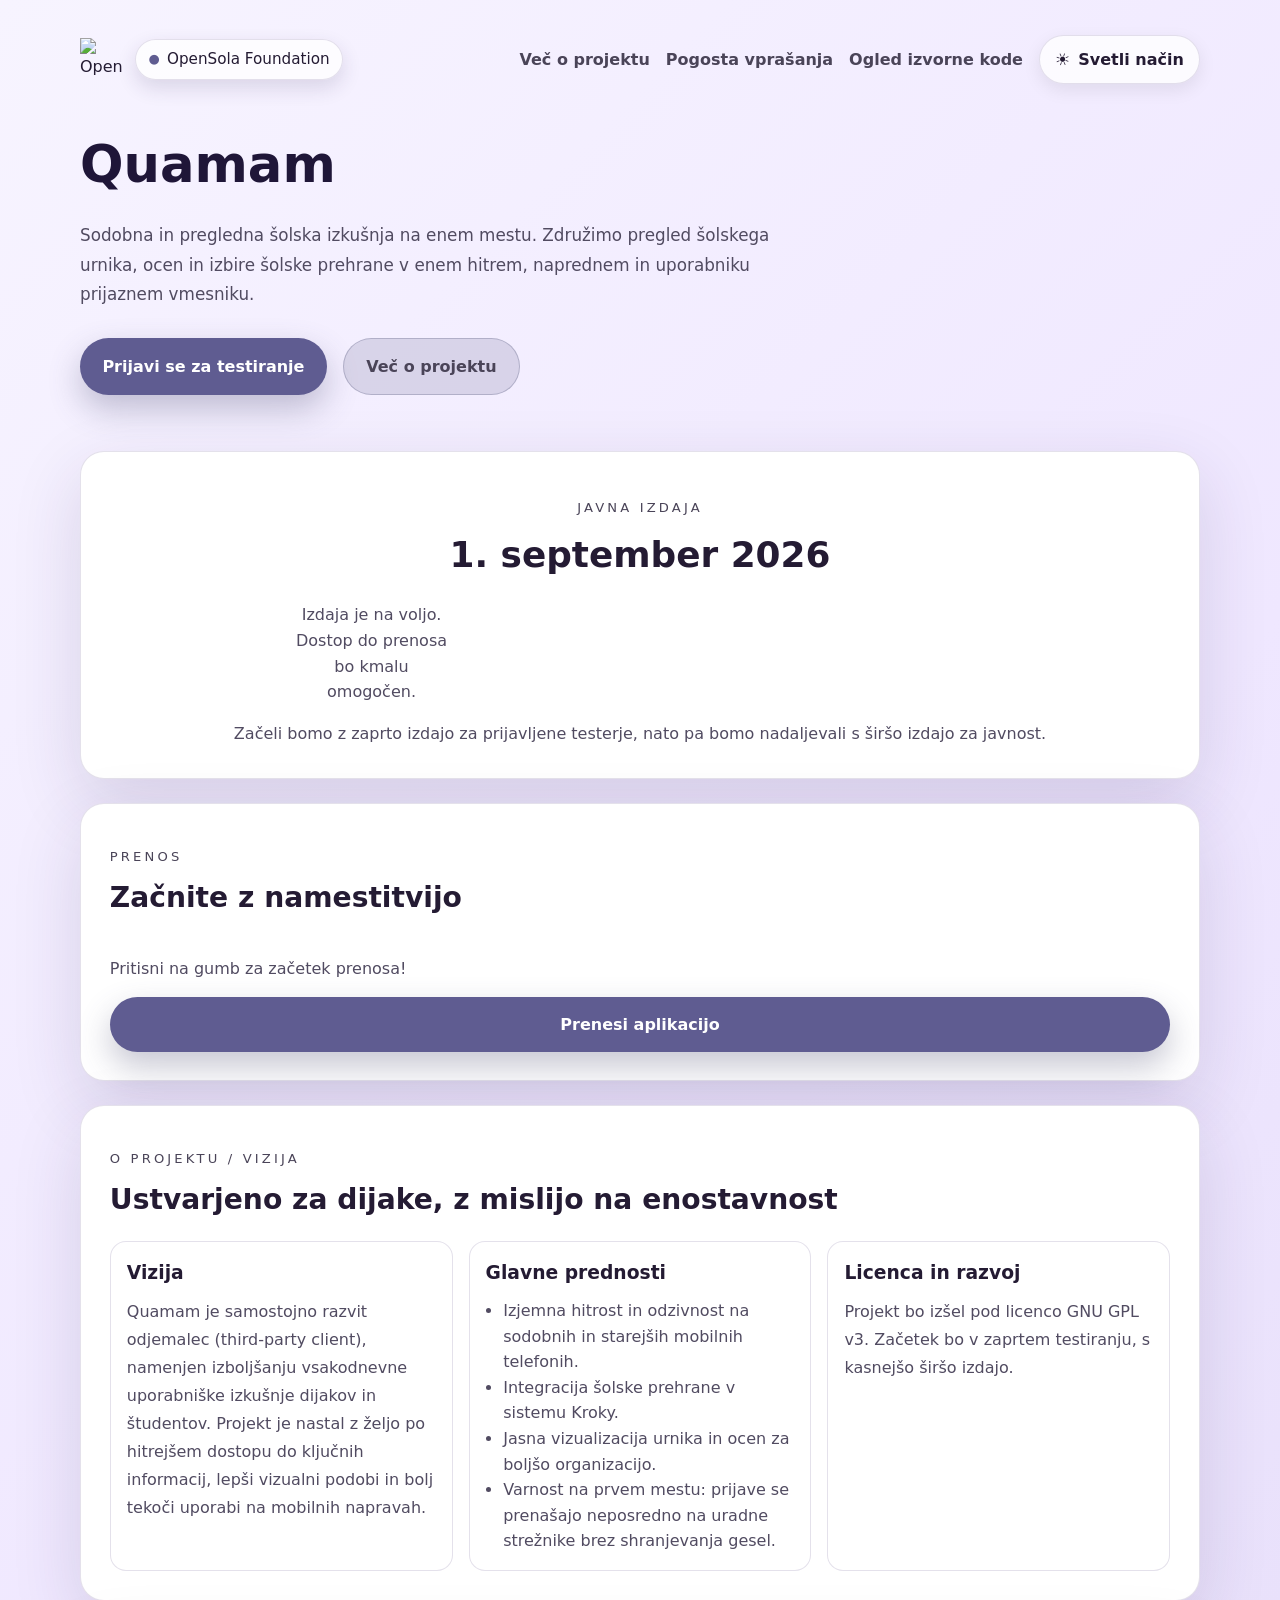
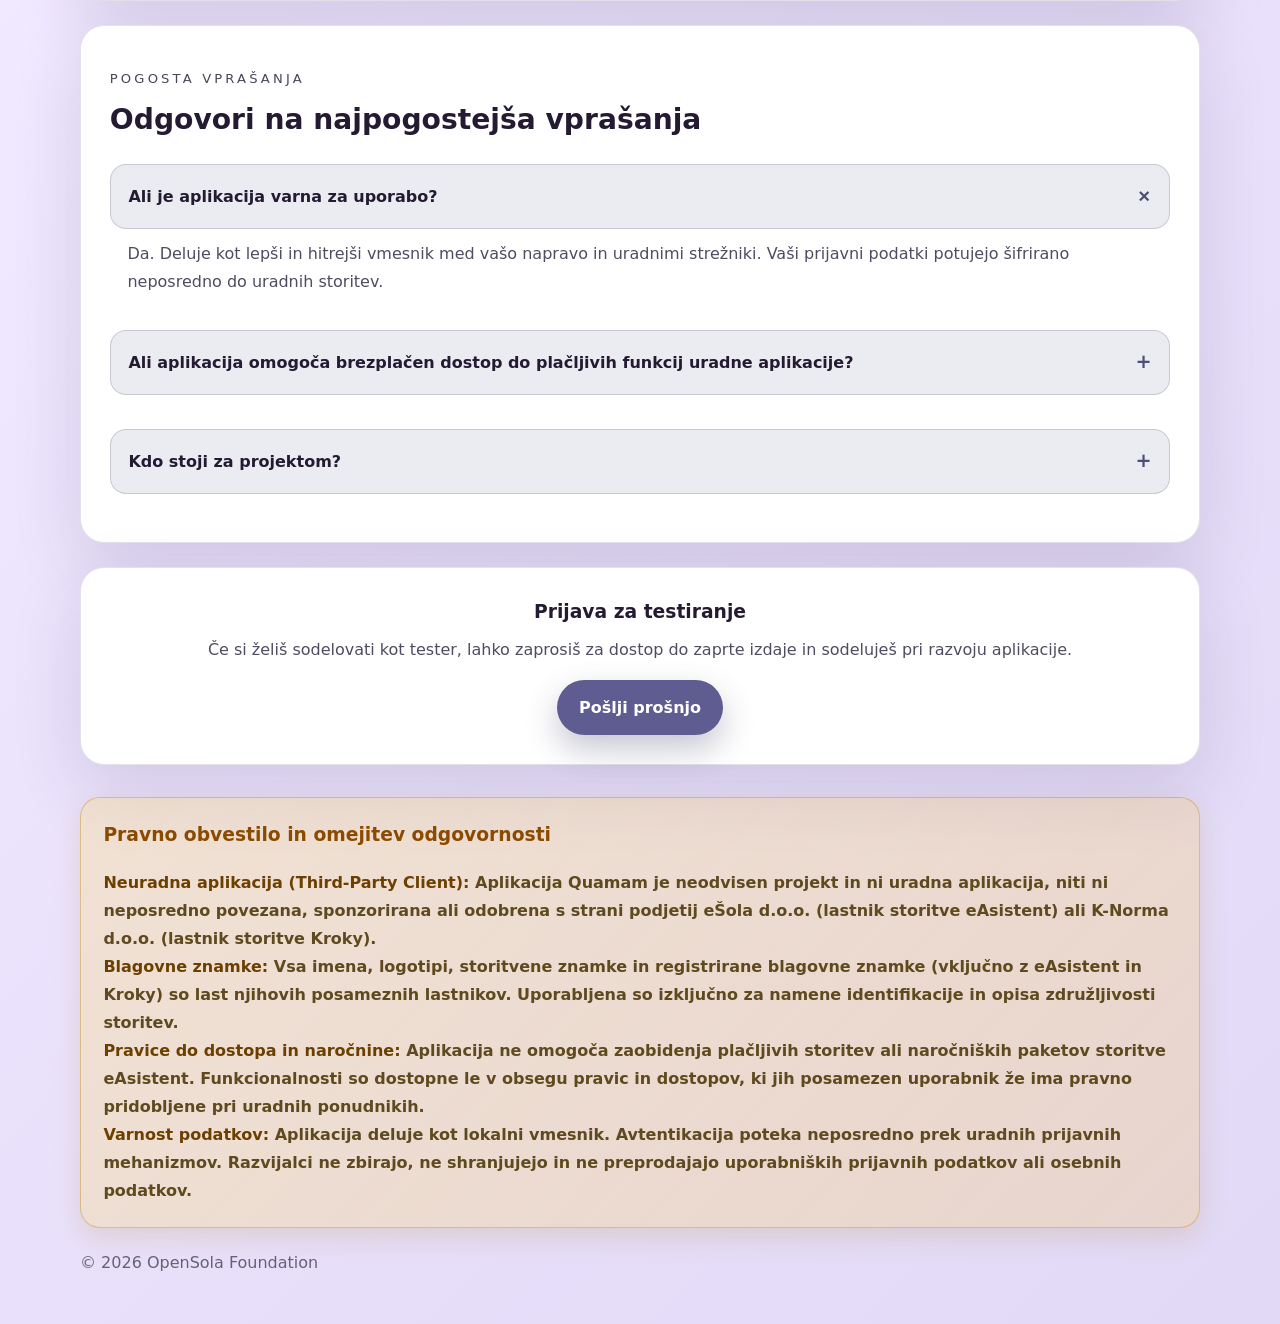
==== index.html @ 066c8131 "Add files via upload" ====
<!DOCTYPE html>
<html lang="sl">
<head>
  <meta charset="UTF-8">
  <meta name="viewport" content="width=device-width, initial-scale=1.0">
  <meta name="description" content="Sodobna in pregledna šolska izkušnja na enem mestu.">
  <title>OpenSola Foundation | Download Hub</title>
  <link rel="stylesheet" href="styles.css">
</head>
<body>
  <header class="site-header">
    <div class="container">
      <div class="brand-row">
        <div class="brand">
          <img src="assets/brand.svg" alt="OpenSola Foundation logotip" class="brand-mark">
          <span class="badge">OpenSola Foundation</span>
        </div>
        <nav class="top-nav" aria-label="Glavna navigacija">
          <div class="nav-links">
            <a class="text-link" href="#about">Več o projektu</a>
            <a class="text-link" href="#faq">Pogosta vprašanja</a>
            <a class="text-link" href="#" title="Placeholder povezava do izvorne kode">Ogled izvorne kode</a>
          </div>
          <button class="theme-toggle" id="theme-toggle" type="button" aria-label="Preklopi med svetlo in temno temo" aria-pressed="false">
            <span class="theme-toggle__icon" aria-hidden="true">🌙</span>
            <span class="theme-toggle__label">Temni način</span>
          </button>
        </nav>
      </div>

      <div class="hero-grid">
        <div>
          <h1>Quamam</h1>
          <p>Sodobna in pregledna šolska izkušnja na enem mestu. Združimo pregled šolskega urnika, ocen in izbire šolske prehrane v enem hitrem, naprednem in uporabniku prijaznem vmesniku.</p>
          <div class="hero-actions">
            <a class="primary-btn" href="apply.html">Prijavi se za testiranje</a>
            <a class="secondary-btn" href="#about">Več o projektu</a>
          </div>
        </div>
      </div>
    </div>
  </header>

  <main class="container">
    <section class="hero-card">
      <div class="countdown-box">
        <p class="eyebrow">Javna izdaja</p>
        <h2>1. september 2026</h2>
        <div id="countdown" class="countdown" aria-live="polite">
          <div class="time-block"><span id="days">00</span><small>Dni</small></div>
          <div class="time-block"><span id="hours">00</span><small>Ur</small></div>
          <div class="time-block"><span id="minutes">00</span><small>Minut</small></div>
          <div class="time-block"><span id="seconds">00</span><small>Sekund</small></div>
        </div>
        <p class="release-note">Začeli bomo z zaprto izdajo za prijavljene testerje, nato pa bomo nadaljevali s širšo izdajo za javnost.</p>
      </div>
    </section>

    <section class="section-card" id="download">
      <div class="section-header">
        <p class="eyebrow">Prenos</p>
        <h2>Začnite z namestitvijo</h2>
      </div>
      <div class="download-panel">
        <p>Pritisni na gumb za začetek prenosa!</p>
        <a class="primary-btn" href="test.apk" download title="Prenos testne datoteke" aria-label="Prenesi testno datoteko">Prenesi aplikacijo</a>
      </div>
    </section>

    <section class="section-card" id="about">
      <div class="section-header">
        <p class="eyebrow">O projektu / vizija</p>
        <h2>Ustvarjeno za dijake, z mislijo na enostavnost</h2>
      </div>

      <div class="about-grid">
        <article>
          <h3>Vizija</h3>
          <p>Quamam je samostojno razvit odjemalec (third-party client), namenjen izboljšanju vsakodnevne uporabniške izkušnje dijakov in študentov. Projekt je nastal z željo po hitrejšem dostopu do ključnih informacij, lepši vizualni podobi in bolj tekoči uporabi na mobilnih napravah.</p>
        </article>
        <article>
          <h3>Glavne prednosti</h3>
          <ul>
            <li>Izjemna hitrost in odzivnost na sodobnih in starejših mobilnih telefonih.</li>
            <li>Integracija šolske prehrane v sistemu Kroky.</li>
            <li>Jasna vizualizacija urnika in ocen za boljšo organizacijo.</li>
            <li>Varnost na prvem mestu: prijave se prenašajo neposredno na uradne strežnike brez shranjevanja gesel.</li>
          </ul>
        </article>
        <article>
          <h3>Licenca in razvoj</h3>
          <p>Projekt bo izšel pod licenco GNU GPL v3. Začetek bo v zaprtem testiranju, s kasnejšo širšo izdajo.</p>
        </article>
      </div>
    </section>

    <section class="section-card" id="faq">
      <div class="section-header">
        <p class="eyebrow">Pogosta vprašanja</p>
        <h2>Odgovori na najpogostejša vprašanja</h2>
      </div>

      <div class="faq-list">
        <div class="faq-item is-open">
          <button class="faq-question" type="button" aria-expanded="true">Ali je aplikacija varna za uporabo?</button>
          <div class="faq-answer">
            <p>Da. Deluje kot lepši in hitrejši vmesnik med vašo napravo in uradnimi strežniki. Vaši prijavni podatki potujejo šifrirano neposredno do uradnih storitev.</p>
          </div>
        </div>
        <div class="faq-item">
          <button class="faq-question" type="button" aria-expanded="false">Ali aplikacija omogoča brezplačen dostop do plačljivih funkcij uradne aplikacije?</button>
          <div class="faq-answer">
            <p>Ne. Aplikacija strogo spoštuje naročniške pakete uradnih ponudnikov in prikazuje le tiste funkcije, do katerih imate uradno odobren dostop.</p>
          </div>
        </div>
        <div class="faq-item">
          <button class="faq-question" type="button" aria-expanded="false">Kdo stoji za projektom?</button>
          <div class="faq-answer">
            <p>Projekt je razvit kot iniciativni razvijalski projekt z namenom izboljšanja uporabniške izkušnje in digitalizacije šolskega vsakdana.</p>
          </div>
        </div>
      </div>
    </section>

    <section class="cta-panel" id="apply">
      <h3>Prijava za testiranje</h3>
      <p>Če si želiš sodelovati kot tester, lahko zaprosiš za dostop do zaprte izdaje in sodeluješ pri razvoju aplikacije.</p>
      <a class="primary-btn" href="apply.html">Pošlji prošnjo</a>
    </section>
  </main>

  <footer class="site-footer">
    <div class="container">
      <div class="disclaimer">
        <h3>Pravno obvestilo in omejitev odgovornosti</h3>
        <p><strong>Neuradna aplikacija (Third-Party Client):</strong> Aplikacija Quamam je neodvisen projekt in ni uradna aplikacija, niti ni neposredno povezana, sponzorirana ali odobrena s strani podjetij eŠola d.o.o. (lastnik storitve eAsistent) ali K-Norma d.o.o. (lastnik storitve Kroky).</p>
        <p><strong>Blagovne znamke:</strong> Vsa imena, logotipi, storitvene znamke in registrirane blagovne znamke (vključno z eAsistent in Kroky) so last njihovih posameznih lastnikov. Uporabljena so izključno za namene identifikacije in opisa združljivosti storitev.</p>
        <p><strong>Pravice do dostopa in naročnine:</strong> Aplikacija ne omogoča zaobidenja plačljivih storitev ali naročniških paketov storitve eAsistent. Funkcionalnosti so dostopne le v obsegu pravic in dostopov, ki jih posamezen uporabnik že ima pravno pridobljene pri uradnih ponudnikih.</p>
        <p><strong>Varnost podatkov:</strong> Aplikacija deluje kot lokalni vmesnik. Avtentikacija poteka neposredno prek uradnih prijavnih mehanizmov. Razvijalci ne zbirajo, ne shranjujejo in ne preprodajajo uporabniških prijavnih podatkov ali osebnih podatkov.</p>
      </div>
      <p>&copy; 2026 OpenSola Foundation</p>
    </div>
  </footer>

  <button class="scroll-top" id="scroll-top" type="button" aria-label="Pojdi na vrh strani"></button>
  <div class="theme-overlay" id="theme-overlay" aria-hidden="true"></div>

  <script src="script.js"></script>
</body>
</html>
---- styles.css ----
@property --theme-reveal-radius {
  syntax: '<length>';
  inherits: false;
  initial-value: 0px;
}

:root {
  color-scheme: dark;
  font-family: Inter, system-ui, -apple-system, BlinkMacSystemFont, "Segoe UI", sans-serif;
  color: #f5e0dc;
  --surface: #1e1e2e;
  --surface-variant: #2a2a42;
  --surface-elevated: rgba(248, 250, 252, 0.06);
  --primary: rgba(78, 79, 116, 1);
  --primary-container: rgba(78, 79, 116, 0.9);
  --on-primary: #ffffff;
  --secondary: #dfdfdf;
  --secondary-container: #55436f;
  --on-surface: #f5e0dc;
  --on-surface-variant: #d7bfbf;
  --outline: #9c92c7;
  --page-bg-start: #0f0d16;
  --page-bg-middle: #17141f;
  --page-bg-end: #211d2a;
  --text-primary: #f5e0dc;
  --text-secondary: #cbd5e1;
  --text-muted: #94a3b8;
  --heading-color: #ffffff;
  --card-border: rgba(146, 130, 157, 0.18);
  --input-bg: rgba(2, 6, 23, 0.55);
  --input-border: rgba(148, 163, 184, 0.24);
  --chip-bg: rgba(78, 79, 116, 0.12);
  --shadow-color: rgba(12, 10, 20, 0.24);
}

:root[data-theme="light"] {
  color-scheme: light;
  --surface: #ffffff;
  --surface-variant: #f5f1ff;
  --surface-elevated: rgba(255, 255, 255, 0.78);
  --primary: #5f5c91;
  --primary-container: #6f6ba8;
  --on-primary: #ffffff;
  --secondary: #4a4458;
  --secondary-container: #e8e0f5;
  --on-surface: #241b33;
  --on-surface-variant: #4e475b;
  --outline: #9a8fc2;
  --page-bg-start: #f7f4ff;
  --page-bg-middle: #efe7ff;
  --page-bg-end: #e1d9f6;
  --text-primary: #241b33;
  --text-secondary: #514b61;
  --text-muted: #676174;
  --heading-color: #1f1638;
  --card-border: rgba(120, 107, 154, 0.2);
  --input-bg: #ffffff;
  --input-border: rgba(117, 104, 154, 0.24);
  --chip-bg: rgba(95, 92, 145, 0.12);
  --shadow-color: rgba(53, 38, 88, 0.14);
}

html {
  scroll-behavior: smooth;
}

* {
  box-sizing: border-box;
}

body {
  margin: 0;
  min-height: 100vh;
  background: linear-gradient(135deg, var(--page-bg-start) 0%, var(--page-bg-middle) 45%, var(--page-bg-end) 100%);
  color: var(--on-surface);
  line-height: 1.6;
  transition: color 0.35s ease;
}

.theme-overlay {
  position: fixed;
  inset: 0;
  pointer-events: none;
  z-index: 60;
  opacity: 0;
  visibility: hidden;
  --theme-reveal-x: 50%;
  --theme-reveal-y: 0px;
  --theme-reveal-radius: 0px;
  -webkit-mask-image: radial-gradient(
    circle var(--theme-reveal-radius) at var(--theme-reveal-x) var(--theme-reveal-y),
    transparent var(--theme-reveal-radius),
    #000 var(--theme-reveal-radius)
  );
  mask-image: radial-gradient(
    circle var(--theme-reveal-radius) at var(--theme-reveal-x) var(--theme-reveal-y),
    transparent var(--theme-reveal-radius),
    #000 var(--theme-reveal-radius)
  );
  -webkit-mask-repeat: no-repeat;
  mask-repeat: no-repeat;
  background: linear-gradient(
    135deg,
    var(--overlay-bg-start) 0%,
    var(--overlay-bg-middle) 45%,
    var(--overlay-bg-end) 100%
  );
}

.theme-overlay[data-theme="dark"] {
  --overlay-bg-start: #0f0d16;
  --overlay-bg-middle: #17141f;
  --overlay-bg-end: #211d2a;
}

.theme-overlay[data-theme="light"] {
  --overlay-bg-start: #f7f4ff;
  --overlay-bg-middle: #efe7ff;
  --overlay-bg-end: #e1d9f6;
}

.theme-overlay.is-revealing {
  opacity: 1;
  visibility: visible;
}

html.theme-transitioning .theme-toggle {
  pointer-events: none;
  opacity: 0.72;
}

html.theme-transitioning,
html.theme-transitioning * {
  transition: none !important;
}

.scroll-top {
  position: fixed;
  right: 1.25rem;
  bottom: 1.25rem;
  width: 3.1rem;
  height: 3.1rem;
  border: 0;
  border-radius: 0.9rem;
  background: linear-gradient(135deg, var(--primary), var(--primary-container));
  color: var(--on-primary);
  font-size: 1.45rem;
  line-height: 1;
  display: inline-flex;
  align-items: center;
  justify-content: center;
  cursor: pointer;
  box-shadow: 0 12px 24px rgba(0, 0, 0, 0.18);
  opacity: 0;
  transform: translateY(14px) scale(0.96);
  pointer-events: none;
  transition: opacity 0.25s ease, transform 0.25s ease, background 0.25s ease, box-shadow 0.25s ease;
  z-index: 50;
}

.scroll-top::before {
  content: "↑";
  font-size: 1.35rem;
  font-weight: 800;
  line-height: 1;
  transform: translateY(-1px);
}

.scroll-top:hover {
  transform: translateY(0) scale(1.04);
  box-shadow: 0 16px 30px rgba(0, 0, 0, 0.22);
}

.scroll-top.is-visible {
  opacity: 1;
  transform: translateY(0) scale(1);
  pointer-events: auto;
}


img {
  max-width: 100%;
  display: block;
}

.container {
  width: min(1120px, calc(100% - 2rem));
  margin: 0 auto;
}

.site-header {
  padding: 2.2rem 0 3.5rem;
}

.brand-row {
  display: flex;
  justify-content: space-between;
  align-items: center;
  gap: 1rem;
  margin-bottom: 2.5rem;
  flex-wrap: wrap;
}

.brand {
  display: flex;
  align-items: center;
  gap: 0.8rem;
}

.brand-mark {
  width: 42px;
  height: 42px;
}

.badge {
  display: inline-flex;
  align-items: center;
  gap: 0.45rem;
  padding: 0.45rem 0.8rem;
  border: 1px solid var(--card-border);
  border-radius: 999px;
  font-size: 0.95rem;
  color: var(--text-primary);
  background: var(--surface-elevated);
  box-shadow: 0 8px 20px var(--shadow-color);
  transition: background 0.25s ease, color 0.25s ease, border-color 0.25s ease, transform 0.25s ease;
}

.badge::before {
  content: "●";
  color: var(--primary);
  font-size: 0.8rem;
}

.top-nav {
  display: flex;
  align-items: center;
  gap: 1rem;
  flex-wrap: wrap;
}

.nav-links {
  display: flex;
  gap: 1rem;
  align-items: center;
  flex-wrap: wrap;
}

.text-link {
  color: var(--secondary);
  text-decoration: none;
  font-weight: 600;
}

.nav-links .text-link:focus-visible {
  outline: 2px solid rgba(78, 79, 116, 0.45);
  outline-offset: 3px;
}

.theme-toggle {
  display: inline-flex;
  align-items: center;
  gap: 0.55rem;
  border: 1px solid var(--card-border);
  border-radius: 999px;
  padding: 0.65rem 0.95rem;
  background: var(--surface-elevated);
  color: var(--text-primary);
  cursor: pointer;
  font: inherit;
  font-weight: 600;
  box-shadow: 0 6px 18px rgba(0, 0, 0, 0.08);
  transition: transform 0.2s ease, background 0.25s ease, color 0.25s ease, border-color 0.25s ease;
}

.theme-toggle:hover {
  transform: translateY(-1px);
}

.theme-toggle:disabled {
  cursor: wait;
}

.theme-toggle__icon {
  display: inline-flex;
  align-items: center;
  justify-content: center;
  transition: transform 0.35s cubic-bezier(0.22, 1, 0.36, 1);
}

html.theme-transitioning .theme-toggle__icon {
  transform: rotate(18deg) scale(1.08);
}

.theme-toggle[aria-pressed="true"] .theme-toggle__icon {
  transform: rotate(20deg) scale(1.06);
}

.hero-grid {
  display: grid;
  grid-template-columns: 1fr;
  gap: 2rem;
  align-items: center;
}

.hero-grid > div {
  max-width: 740px;
}

.site-header h1 {
  margin: 0 0 1rem;
  font-size: clamp(2.4rem, 4vw, 3.6rem);
  color: var(--heading-color);
}

.site-header p {
  max-width: 760px;
  margin: 0 0 1.8rem;
  line-height: 1.75;
  color: var(--text-secondary);
  font-size: 1.05rem;
}

.hero-actions {
  display: flex;
  flex-wrap: wrap;
  gap: 1rem;
}

.primary-btn,
.secondary-btn {
  display: inline-flex;
  align-items: center;
  justify-content: center;
  padding: 0.9rem 1.4rem;
  border-radius: 999px;
  text-decoration: none;
  font-weight: 700;
  transition: transform 0.2s ease, box-shadow 0.2s ease;
  min-height: 48px;
}

.primary-btn {
  background: var(--primary);
  color: var(--on-primary);
  box-shadow: 0 14px 32px rgba(78, 79, 116, 0.32);
}

.secondary-btn {
  background: rgba(78, 79, 116, 0.16);
  color: var(--secondary);
  border: 1px solid rgba(78, 79, 116, 0.28);
}

.primary-btn:hover,
.secondary-btn:hover {
  transform: translateY(-2px);
}

.hero-card,
.section-card,
.cta-panel {
  background: var(--surface);
  border: 1px solid var(--card-border);
  border-radius: 24px;
  box-shadow: 0 24px 70px var(--shadow-color);
}

.hero-card {
  padding: 2rem;
  margin-bottom: 1.5rem;
}

.countdown-box {
  text-align: center;
}

.eyebrow {
  text-transform: uppercase;
  letter-spacing: 0.24em;
  font-size: 0.82rem;
  color: var(--secondary);
  margin-bottom: 0.5rem;
}

.countdown-box h2 {
  margin: 0 0 1.2rem;
  font-size: clamp(1.8rem, 2.8vw, 2.4rem);
}

.countdown {
  display: grid;
  grid-template-columns: repeat(4, minmax(0, 1fr));
  gap: 1rem;
  max-width: 700px;
  margin: 0 auto 1rem;
}

.time-block {
  padding: 1rem;
  border-radius: 16px;
  background: rgba(78, 79, 116, 0.12);
}

.time-block span {
  display: block;
  font-size: 1.8rem;
  font-weight: 800;
  margin-bottom: 0.35rem;
}

.time-block small {
  color: var(--text-muted);
  text-transform: uppercase;
  letter-spacing: 0.16em;
  font-size: 0.72rem;
}

.release-note {
  margin: 0;
  color: var(--text-secondary);
}

.section-card {
  padding: 1.8rem;
  margin-bottom: 1.5rem;
}

.download-panel {
  display: grid;
  gap: 1rem;
  padding: 1rem 0 0;
}

.download-panel p {
  margin: 0;
  color: var(--text-secondary);
}

.section-header {
  margin-bottom: 1.2rem;
}

.section-header h2 {
  margin: 0;
  font-size: clamp(1.5rem, 2.2vw, 2rem);
}

.about-grid {
  display: grid;
  grid-template-columns: repeat(3, minmax(0, 1fr));
  gap: 1rem;
}

.about-grid article,
.faq-list details {
  padding: 1rem;
  border-radius: 16px;
  background: var(--surface-elevated);
  border: 1px solid var(--card-border);
}

.about-grid h3 {
  margin-top: 0;
  margin-bottom: 0.6rem;
}

.about-grid ul {
  margin: 0;
  padding-left: 1.1rem;
  color: var(--text-secondary);
}

.about-grid p,
.faq-list p,
.cta-panel p {
  margin: 0;
  line-height: 1.75;
  color: var(--text-secondary);
}

.disclaimer p {
  margin: 0;
  line-height: 1.75;
}

.faq-list {
  display: grid;
  gap: 0.75rem;
}

.faq-item {
  padding: 0.2rem 0;
}

.faq-question {
  width: 100%;
  display: flex;
  justify-content: space-between;
  align-items: center;
  gap: 1rem;
  padding: 1rem 1.1rem;
  border: 1px solid rgba(78, 79, 116, 0.22);
  border-radius: 16px;
  background: var(--chip-bg);
  color: var(--text-primary);
  font: inherit;
  font-weight: 600;
  text-align: left;
  cursor: pointer;
}

.faq-question::after {
  content: "+";
  font-size: 1.2rem;
  color: rgba(78, 79, 116, 1);
  transition: transform 0.25s ease;
}

.faq-item.is-open .faq-question::after {
  transform: rotate(45deg);
}

.faq-answer {
  display: grid;
  grid-template-rows: 0fr;
  opacity: 0;
  transition: grid-template-rows 0.35s ease, opacity 0.25s ease;
}

.faq-answer > p {
  overflow: hidden;
}

.faq-item.is-open .faq-answer {
  grid-template-rows: 1fr;
  opacity: 1;
}

.faq-answer p {
  margin: 0;
  padding: 0 1.1rem 1rem;
}

.faq-item.is-open .faq-answer p {
  padding-top: 0.7rem;
}

.cta-panel {
  text-align: center;
  padding: 1.8rem;
  margin-bottom: 2rem;
}

.cta-panel h3 {
  margin-top: 0;
  margin-bottom: 0.6rem;
}

.cta-panel .primary-btn {
  margin-top: 1rem;
}

.site-footer {
  padding: 0 0 2rem;
  color: var(--text-muted);
}

.disclaimer {
  padding: 1.4rem;
  border-radius: 20px;
  margin-bottom: 1.4rem;
  text-align: left;
  background: linear-gradient(135deg, rgba(92, 62, 0, 0.52), rgba(68, 45, 0, 0.44));
  border: 1px solid rgba(255, 196, 84, 0.34);
  box-shadow: 0 10px 28px rgba(0, 0, 0, 0.22);
}

.disclaimer h3 {
  margin-top: 0;
  color: #ffd978;
  font-weight: 800;
}

.disclaimer p {
  color: #fff0c7;
  font-weight: 500;
}

:root[data-theme="light"] .disclaimer {
  background: linear-gradient(135deg, rgba(255, 222, 116, 0.3), rgba(255, 194, 61, 0.22));
  border: 1px solid rgba(183, 126, 0, 0.35);
  box-shadow: 0 10px 28px rgba(168, 112, 0, 0.16);
}

:root[data-theme="light"] .disclaimer h3 {
  color: #8a4b00;
}

:root[data-theme="light"] .disclaimer p {
  color: #5f4a1f;
  font-weight: 600;
}

:root[data-theme="light"] .disclaimer p strong {
  color: #6b3f00;
}

.application-form {
  display: grid;
  gap: 1rem;
}

.application-form label {
  display: grid;
  gap: 0.45rem;
  font-weight: 600;
  color: var(--text-primary);
}

.application-form input,
.application-form textarea {
  width: 100%;
  border: 1px solid var(--input-border);
  border-radius: 14px;
  padding: 0.9rem 1rem;
  background: var(--input-bg);
  color: var(--text-primary);
  font: inherit;
}

.application-form textarea {
  resize: none;
}

.application-form input:focus,
.application-form textarea:focus {
  outline: 2px solid rgba(78, 79, 116, 0.35);
  border-color: rgba(78, 79, 116, 1);
}

.form-message {
  margin-top: 1rem;
  min-height: 1.5rem;
  color: var(--text-secondary);
}

.form-message.success {
  color: #86efac;
}

.form-message.error {
  color: #fda4af;
}

@media (max-width: 900px) {
  .hero-grid {
    grid-template-columns: 1fr;
  }

  .about-grid {
    grid-template-columns: 1fr;
  }
}

@media (max-width: 760px) {
  .container {
    width: min(100% - 1.25rem, 1120px);
  }

  .brand-row {
    flex-direction: column;
    align-items: flex-start;
  }

  .top-nav {
    width: 100%;
    flex-direction: column;
    align-items: stretch;
    gap: 0.75rem;
  }

  .nav-links {
    width: 100%;
    display: grid;
    grid-template-columns: repeat(3, minmax(0, 1fr));
    gap: 0.45rem;
  }

  .nav-links:has(.text-link:nth-child(2):last-child) {
    grid-template-columns: repeat(2, minmax(0, 1fr));
  }

  .nav-links .text-link {
    display: inline-flex;
    align-items: center;
    justify-content: center;
    min-height: 44px;
    padding: 0.55rem 0.4rem;
    border: 1px solid var(--card-border);
    border-radius: 999px;
    background: var(--surface-elevated);
    color: var(--text-primary);
    font-size: 0.78rem;
    text-align: center;
    line-height: 1.25;
    box-shadow: 0 4px 14px var(--shadow-color);
    transition: transform 0.2s ease, background 0.2s ease, border-color 0.2s ease, box-shadow 0.2s ease;
  }

  .nav-links .text-link:active {
    transform: scale(0.98);
  }

  .theme-toggle {
    width: 100%;
    justify-content: center;
  }

  .hero-actions {
    flex-direction: column;
  }

  .primary-btn,
  .secondary-btn {
    width: 100%;
  }

  .countdown {
    grid-template-columns: repeat(2, minmax(0, 1fr));
  }

  .hero-card,
  .section-card,
  .cta-panel {
    padding: 1.25rem;
    border-radius: 18px;
  }
}

@media (max-width: 560px) {
  .site-header {
    padding-top: 1.25rem;
    padding-bottom: 2rem;
  }

  .countdown {
    grid-template-columns: 1fr 1fr;
    gap: 0.75rem;
  }

  .time-block {
    padding: 0.85rem;
  }

  .time-block span {
    font-size: 1.5rem;
  }
}
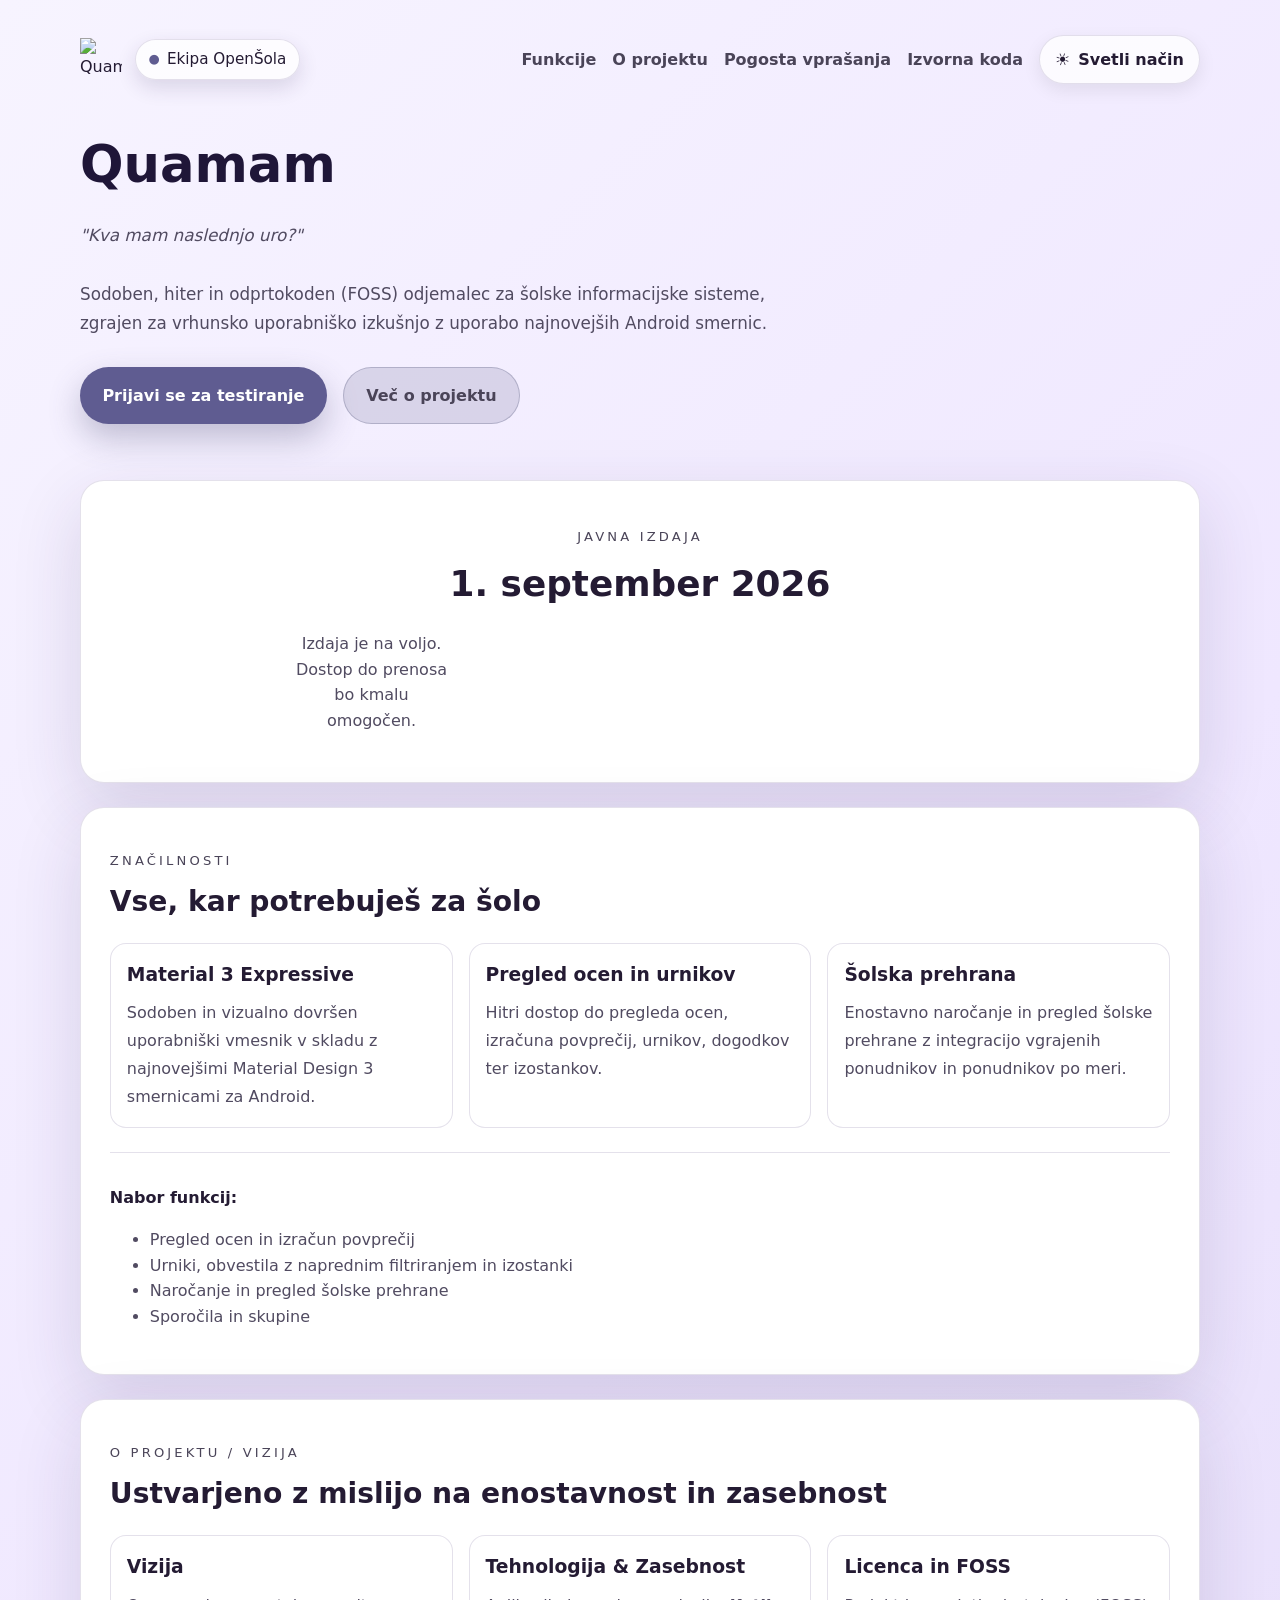
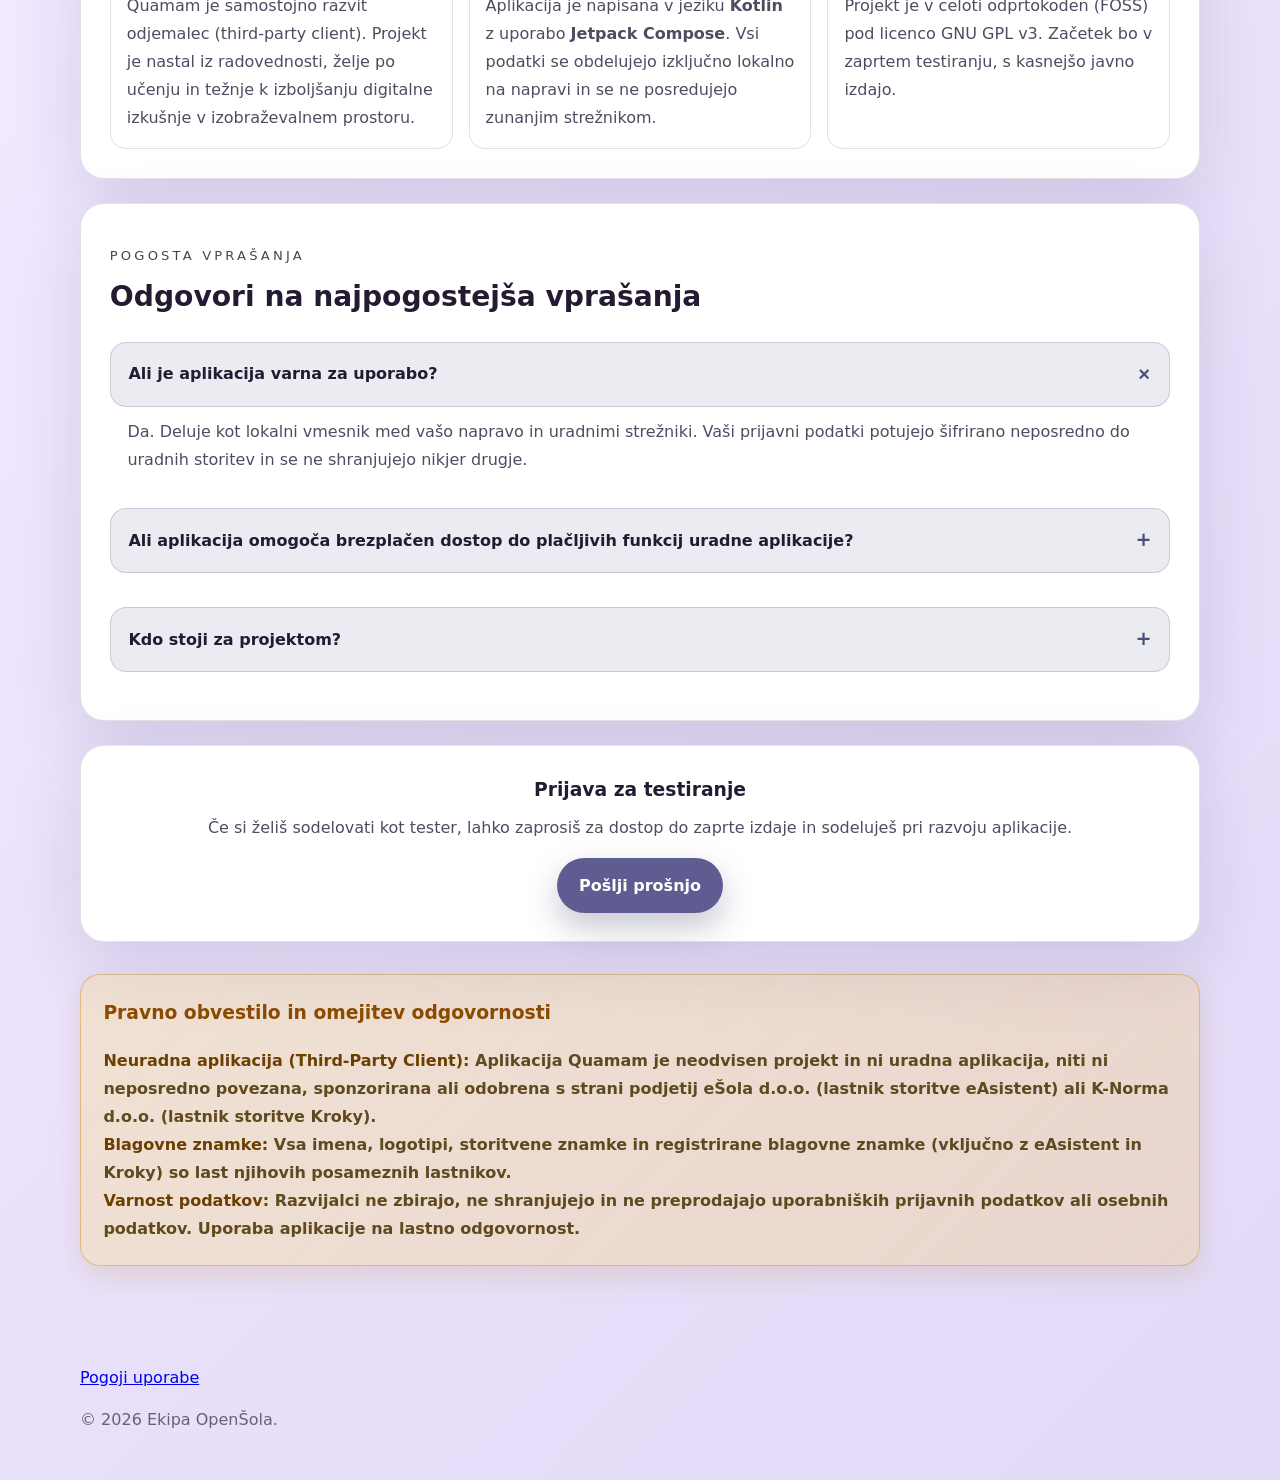
==== commit 0fc26dbc: "Add files via upload" ====
--- a/index.html
+++ b/index.html
@@ -3,23 +3,61 @@
 <head>
   <meta charset="UTF-8">
   <meta name="viewport" content="width=device-width, initial-scale=1.0">
-  <meta name="description" content="Sodobna in pregledna šolska izkušnja na enem mestu.">
-  <title>OpenSola Foundation | Download Hub</title>
+  
+  <!-- SEO Osnove -->
+  <title>Quamam | Neuradni odjemalec za šolske informacijske sisteme</title>
+  <meta name="description" content="Sodoben, hiter in odprtokoden (FOSS) odjemalec za šolske informacijske sisteme. Preverite urnik, ocene in prehrano brez odvečne navlake.">
+  <link rel="canonical" href="https://quamam.org">
+
+  <!-- Open Graph / Social Media (Izboljša deljenje povezav) -->
+  <meta property="og:type" content="website">
+  <meta property="og:url" content="https://quamam.org">
+  <meta property="og:title" content="Quamam | Odprtokodni šolski odjemalec">
+  <meta property="og:description" content="Sodoben, hiter in odprtokoden odjemalec za šolske informacijske sisteme.">
+  <meta property="og:image" content="https://quamam.org/brand.svg"> <!-- Ustvarite to sliko, če je še niste -->
+
   <link rel="stylesheet" href="styles.css">
+
+  <!-- Strukturirani podatki (Schema.org) za 100 % Agentic Browsing Score -->
+  <script type="application/ld+json">
+  {
+    "@context": "https://schema.org",
+    "@type": "SoftwareApplication",
+    "name": "Quamam",
+    "operatingSystem": "Android",
+    "applicationCategory": "EducationalApplication",
+    "description": "Sodoben, hiter in odprtokoden (FOSS) odjemalec za šolske informacijske sisteme, namenjen vrhunski uporabniški izkušnji.",
+    "url": "https://quamam.org",
+    "offers": {
+      "@type": "Offer",
+      "price": "0",
+      "priceCurrency": "EUR"
+    },
+    "author": {
+      "@type": "Organization",
+      "name": "Ekipa OpenŠola",
+      "url": "https://opensola.org"
+    },
+    "downloadUrl": "https://quamam.org",
+    "softwareVersion": "V razvoju"
+  }
+  </script>
 </head>
+
 <body>
   <header class="site-header">
     <div class="container">
       <div class="brand-row">
         <div class="brand">
-          <img src="assets/brand.svg" alt="OpenSola Foundation logotip" class="brand-mark">
-          <span class="badge">OpenSola Foundation</span>
+          <img src="assets/brand.svg" alt="Quamam logotip" class="brand-mark">
+          <span class="badge">Ekipa OpenŠola</span>
         </div>
         <nav class="top-nav" aria-label="Glavna navigacija">
           <div class="nav-links">
-            <a class="text-link" href="#about">Več o projektu</a>
+            <a class="text-link" href="#features">Funkcije</a>
+            <a class="text-link" href="#about">O projektu</a>
             <a class="text-link" href="#faq">Pogosta vprašanja</a>
-            <a class="text-link" href="#" title="Placeholder povezava do izvorne kode">Ogled izvorne kode</a>
+            <a class="text-link" href="https://codeberg.org/OpenSola/Quamam" title="Povezava do izvorne kode">Izvorna koda</a>
           </div>
           <button class="theme-toggle" id="theme-toggle" type="button" aria-label="Preklopi med svetlo in temno temo" aria-pressed="false">
             <span class="theme-toggle__icon" aria-hidden="true">🌙</span>
@@ -31,7 +69,8 @@
       <div class="hero-grid">
         <div>
           <h1>Quamam</h1>
-          <p>Sodobna in pregledna šolska izkušnja na enem mestu. Združimo pregled šolskega urnika, ocen in izbire šolske prehrane v enem hitrem, naprednem in uporabniku prijaznem vmesniku.</p>
+          <p><em>"Kva mam naslednjo uro?"</em></p>
+          <p>Sodoben, hiter in odprtokoden (FOSS) odjemalec za šolske informacijske sisteme, zgrajen za vrhunsko uporabniško izkušnjo z uporabo najnovejših Android smernic.</p>
           <div class="hero-actions">
             <a class="primary-btn" href="apply.html">Prijavi se za testiranje</a>
             <a class="secondary-btn" href="#about">Več o projektu</a>
@@ -46,50 +85,77 @@
       <div class="countdown-box">
         <p class="eyebrow">Javna izdaja</p>
         <h2>1. september 2026</h2>
-        <div id="countdown" class="countdown" aria-live="polite">
+        <div id="countdown" class="countdown">
           <div class="time-block"><span id="days">00</span><small>Dni</small></div>
           <div class="time-block"><span id="hours">00</span><small>Ur</small></div>
           <div class="time-block"><span id="minutes">00</span><small>Minut</small></div>
           <div class="time-block"><span id="seconds">00</span><small>Sekund</small></div>
         </div>
-        <p class="release-note">Začeli bomo z zaprto izdajo za prijavljene testerje, nato pa bomo nadaljevali s širšo izdajo za javnost.</p>
-      </div>
-    </section>
-
-    <section class="section-card" id="download">
+      </div>
+    </section>
+	<!--
+      <section class="section-card" id="download">
       <div class="section-header">
         <p class="eyebrow">Prenos</p>
         <h2>Začnite z namestitvijo</h2>
       </div>
       <div class="download-panel">
         <p>Pritisni na gumb za začetek prenosa!</p>
-        <a class="primary-btn" href="test.apk" download title="Prenos testne datoteke" aria-label="Prenesi testno datoteko">Prenesi aplikacijo</a>
+        <a class="primary-btn" href="test.apk" download title="Prenos aplikacije" aria-label="Prenesi aplikacijo">Prenesi aplikacijo</a>
+        <p class="eyebrow">S prenosom aplikacije se strinjate s <a class="eyebrow" href="pogoji.html">pogoji uporabe</a>.</p>
+      </div>
+    </section>
+	-->
+    <section class="section-card" id="features">
+      <div class="section-header">
+        <p class="eyebrow">Značilnosti</p>
+        <h2>Vse, kar potrebuješ za šolo</h2>
+      </div>
+
+      <div class="about-grid">
+        <article>
+          <h3>Material 3 Expressive</h3>
+          <p>Sodoben in vizualno dovršen uporabniški vmesnik v skladu z najnovejšimi Material Design 3 smernicami za Android.</p>
+        </article>
+        <article>
+          <h3>Pregled ocen in urnikov</h3>
+          <p>Hitri dostop do pregleda ocen, izračuna povprečij, urnikov, dogodkov ter izostankov.</p>
+        </article>
+        <article>
+          <h3>Šolska prehrana</h3>
+          <p>Enostavno naročanje in pregled šolske prehrane z integracijo vgrajenih ponudnikov in ponudnikov po meri.</p>
+        </article>
+      </div>
+
+      <div class="features-status" style="margin-top: 1.5rem; padding-top: 1rem; border-top: 1px solid var(--card-border);">
+        <p><strong>Nabor funkcij:</strong></p>
+        <ul style="color: var(--text-secondary); margin-top: 0.5rem;">
+          <li>Pregled ocen in izračun povprečij</li>
+          <li>Urniki, obvestila z naprednim filtriranjem in izostanki</li>
+          <li>Naročanje in pregled šolske prehrane</li>
+          <li>Sporočila in skupine</li>
+        </ul>
       </div>
     </section>
 
     <section class="section-card" id="about">
       <div class="section-header">
         <p class="eyebrow">O projektu / vizija</p>
-        <h2>Ustvarjeno za dijake, z mislijo na enostavnost</h2>
+        <h2>Ustvarjeno z mislijo na enostavnost in zasebnost</h2>
       </div>
 
       <div class="about-grid">
         <article>
           <h3>Vizija</h3>
-          <p>Quamam je samostojno razvit odjemalec (third-party client), namenjen izboljšanju vsakodnevne uporabniške izkušnje dijakov in študentov. Projekt je nastal z željo po hitrejšem dostopu do ključnih informacij, lepši vizualni podobi in bolj tekoči uporabi na mobilnih napravah.</p>
-        </article>
-        <article>
-          <h3>Glavne prednosti</h3>
-          <ul>
-            <li>Izjemna hitrost in odzivnost na sodobnih in starejših mobilnih telefonih.</li>
-            <li>Integracija šolske prehrane v sistemu Kroky.</li>
-            <li>Jasna vizualizacija urnika in ocen za boljšo organizacijo.</li>
-            <li>Varnost na prvem mestu: prijave se prenašajo neposredno na uradne strežnike brez shranjevanja gesel.</li>
-          </ul>
-        </article>
-        <article>
-          <h3>Licenca in razvoj</h3>
-          <p>Projekt bo izšel pod licenco GNU GPL v3. Začetek bo v zaprtem testiranju, s kasnejšo širšo izdajo.</p>
+          <p>Quamam je samostojno razvit odjemalec (third-party client). Projekt je nastal iz radovednosti, želje po učenju in težnje k izboljšanju digitalne izkušnje v izobraževalnem prostoru.</p>
+        </article>
+        <article>
+          <h3>Tehnologija & Zasebnost</h3>
+          <p>Aplikacija je napisana v jeziku <strong>Kotlin</strong> z uporabo <strong>Jetpack Compose</strong>. Vsi podatki se obdelujejo izključno lokalno na napravi in se ne posredujejo zunanjim strežnikom.</p>
+        </article>
+        <article>
+          <h3>Licenca in FOSS</h3>
+          <p>Projekt je v celoti odprtokoden (FOSS) pod licenco GNU GPL v3. Začetek bo v zaprtem testiranju, s kasnejšo javno izdajo.</p>
         </article>
       </div>
     </section>
@@ -104,7 +170,7 @@
         <div class="faq-item is-open">
           <button class="faq-question" type="button" aria-expanded="true">Ali je aplikacija varna za uporabo?</button>
           <div class="faq-answer">
-            <p>Da. Deluje kot lepši in hitrejši vmesnik med vašo napravo in uradnimi strežniki. Vaši prijavni podatki potujejo šifrirano neposredno do uradnih storitev.</p>
+            <p>Da. Deluje kot lokalni vmesnik med vašo napravo in uradnimi strežniki. Vaši prijavni podatki potujejo šifrirano neposredno do uradnih storitev in se ne shranjujejo nikjer drugje.</p>
           </div>
         </div>
         <div class="faq-item">
@@ -116,7 +182,7 @@
         <div class="faq-item">
           <button class="faq-question" type="button" aria-expanded="false">Kdo stoji za projektom?</button>
           <div class="faq-answer">
-            <p>Projekt je razvit kot iniciativni razvijalski projekt z namenom izboljšanja uporabniške izkušnje in digitalizacije šolskega vsakdana.</p>
+            <p>Za projektom stoji ekipa OpenŠola, neodvisna skupina razvijalcev in entuziastov.</p>
           </div>
         </div>
       </div>
@@ -134,15 +200,18 @@
       <div class="disclaimer">
         <h3>Pravno obvestilo in omejitev odgovornosti</h3>
         <p><strong>Neuradna aplikacija (Third-Party Client):</strong> Aplikacija Quamam je neodvisen projekt in ni uradna aplikacija, niti ni neposredno povezana, sponzorirana ali odobrena s strani podjetij eŠola d.o.o. (lastnik storitve eAsistent) ali K-Norma d.o.o. (lastnik storitve Kroky).</p>
-        <p><strong>Blagovne znamke:</strong> Vsa imena, logotipi, storitvene znamke in registrirane blagovne znamke (vključno z eAsistent in Kroky) so last njihovih posameznih lastnikov. Uporabljena so izključno za namene identifikacije in opisa združljivosti storitev.</p>
-        <p><strong>Pravice do dostopa in naročnine:</strong> Aplikacija ne omogoča zaobidenja plačljivih storitev ali naročniških paketov storitve eAsistent. Funkcionalnosti so dostopne le v obsegu pravic in dostopov, ki jih posamezen uporabnik že ima pravno pridobljene pri uradnih ponudnikih.</p>
-        <p><strong>Varnost podatkov:</strong> Aplikacija deluje kot lokalni vmesnik. Avtentikacija poteka neposredno prek uradnih prijavnih mehanizmov. Razvijalci ne zbirajo, ne shranjujejo in ne preprodajajo uporabniških prijavnih podatkov ali osebnih podatkov.</p>
-      </div>
-      <p>&copy; 2026 OpenSola Foundation</p>
+        <p><strong>Blagovne znamke:</strong> Vsa imena, logotipi, storitvene znamke in registrirane blagovne znamke (vključno z eAsistent in Kroky) so last njihovih posameznih lastnikov.</p>
+        <p><strong>Varnost podatkov:</strong> Razvijalci ne zbirajo, ne shranjujejo in ne preprodajajo uporabniških prijavnih podatkov ali osebnih podatkov. Uporaba aplikacije na lastno odgovornost.</p>
+      </div>
+      <br>
+      <br>
+      <br>
+      <a href="pogoji.html">Pogoji uporabe</a>
+      <p>&copy; 2026 Ekipa OpenŠola.</p>
     </div>
   </footer>
 
-  <button class="scroll-top" id="scroll-top" type="button" aria-label="Pojdi na vrh strani"></button>
+  <button class="scroll-top" id="scroll-top" type="button" aria-label="Pojdi na vrh strani" tabindex="-1"></button>
   <div class="theme-overlay" id="theme-overlay" aria-hidden="true"></div>
 
   <script src="script.js"></script>
--- a/styles.css
+++ b/styles.css
@@ -682,28 +682,30 @@
 
   .nav-links {
     width: 100%;
-    display: grid;
-    grid-template-columns: repeat(3, minmax(0, 1fr));
-    gap: 0.45rem;
+    display: flex;
+    align-items: center;
+    gap: 0.25rem;
   }
 
   .nav-links:has(.text-link:nth-child(2):last-child) {
-    grid-template-columns: repeat(2, minmax(0, 1fr));
+    grid-template-columns: none;
   }
 
   .nav-links .text-link {
+    flex: 1;
     display: inline-flex;
     align-items: center;
     justify-content: center;
-    min-height: 44px;
-    padding: 0.55rem 0.4rem;
+    min-height: 40px;
+    padding: 0.5rem 0.3rem;
     border: 1px solid var(--card-border);
     border-radius: 999px;
     background: var(--surface-elevated);
     color: var(--text-primary);
-    font-size: 0.78rem;
+    font-size: 0.75rem;
     text-align: center;
-    line-height: 1.25;
+    line-height: 1.1;
+    white-space: nowrap; /* Prepreči prelom besedila v gumbu */
     box-shadow: 0 4px 14px var(--shadow-color);
     transition: transform 0.2s ease, background 0.2s ease, border-color 0.2s ease, box-shadow 0.2s ease;
   }
